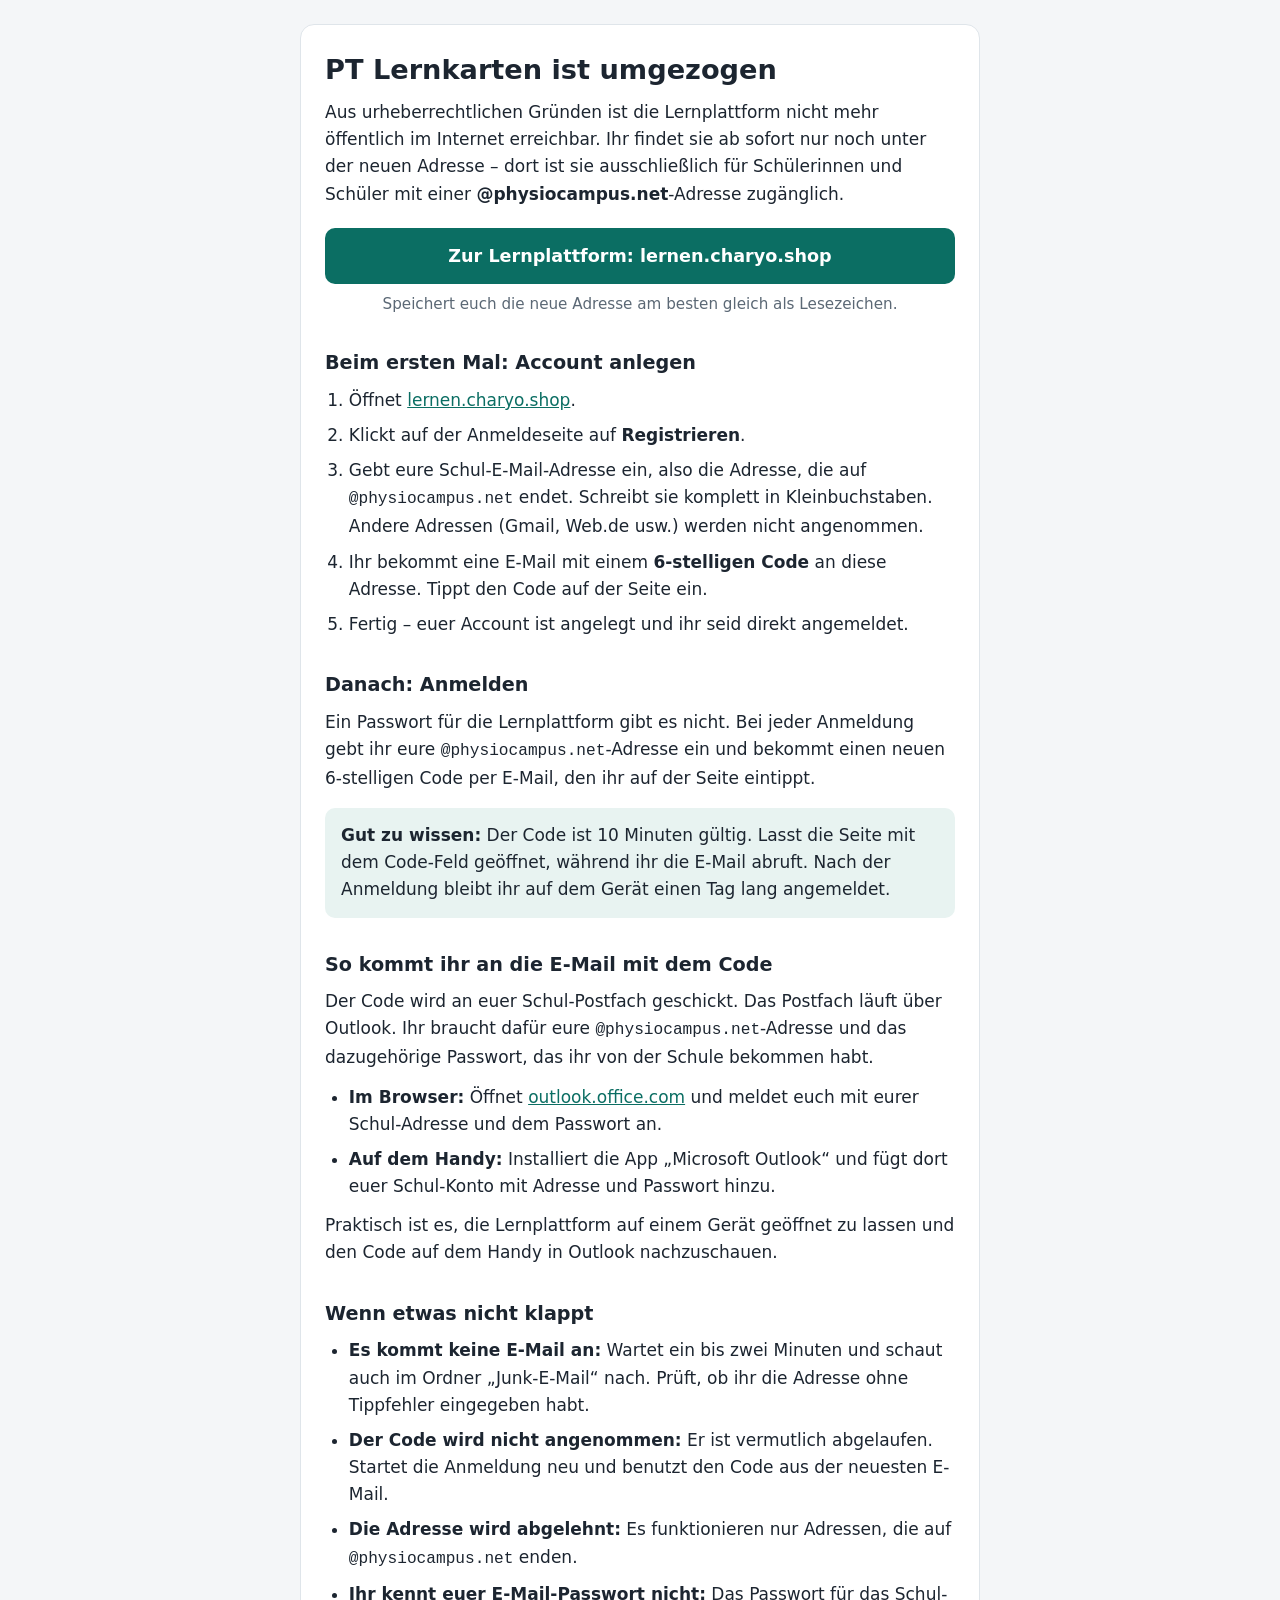
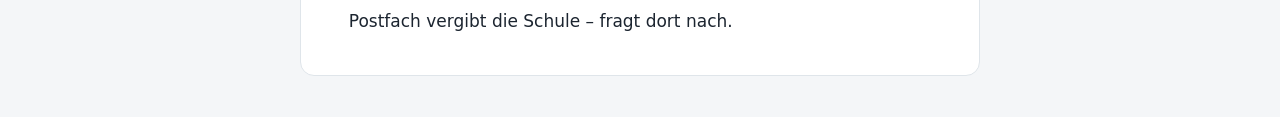
==== index.html @ d73e5fa5 "Hinweis-Seite: Umzug nach lernen.charyo.shop Co-Authored-By: Claude Opus 5.5 <noreply@anthropic.com>" ====
<!DOCTYPE html>
<html lang="de">
<head>
  <meta charset="UTF-8">
  <meta name="viewport" content="width=device-width, initial-scale=1">
  <meta name="robots" content="noindex">
  <title>PT Lernkarten ist umgezogen</title>
  <style>
    :root {
      --bg: #f4f6f8;
      --card: #ffffff;
      --text: #1c2530;
      --muted: #5b6875;
      --line: #dfe5ea;
      --accent: #0b6e63;
      --accent-text: #ffffff;
      --soft: #e8f3f1;
    }
    @media (prefers-color-scheme: dark) {
      :root {
        --bg: #12171c;
        --card: #1b232b;
        --text: #e8edf1;
        --muted: #9fadb9;
        --line: #2c3742;
        --accent: #3fb8a8;
        --accent-text: #0c1a18;
        --soft: #1f302e;
      }
    }
    * { box-sizing: border-box; }
    body {
      margin: 0;
      padding: 24px 16px 48px;
      background: var(--bg);
      color: var(--text);
      font-family: system-ui, -apple-system, "Segoe UI", Roboto, sans-serif;
      font-size: 17px;
      line-height: 1.6;
    }
    main {
      max-width: 680px;
      margin: 0 auto;
      background: var(--card);
      border: 1px solid var(--line);
      border-radius: 14px;
      padding: 28px 24px;
    }
    h1 { font-size: 1.7rem; line-height: 1.25; margin: 0 0 12px; }
    h2 { font-size: 1.2rem; margin: 32px 0 8px; }
    p { margin: 0 0 12px; }
    a { color: var(--accent); }
    .button {
      display: block;
      margin: 20px 0 8px;
      padding: 14px 18px;
      background: var(--accent);
      color: var(--accent-text);
      text-align: center;
      text-decoration: none;
      font-weight: 600;
      font-size: 1.1rem;
      border-radius: 10px;
    }
    .hint { color: var(--muted); font-size: 0.95rem; text-align: center; }
    ol, ul { margin: 0 0 12px; padding-left: 1.4em; }
    li { margin-bottom: 8px; }
    .box {
      background: var(--soft);
      border-radius: 10px;
      padding: 14px 16px;
      margin: 16px 0;
    }
    .box p:last-child { margin-bottom: 0; }
    code {
      font-family: ui-monospace, Consolas, monospace;
      font-size: 0.95em;
      overflow-wrap: anywhere;
    }
  </style>
</head>
<body>
  <main>
    <h1>PT Lernkarten ist umgezogen</h1>
    <p>
      Aus urheberrechtlichen Gründen ist die Lernplattform nicht mehr öffentlich
      im Internet erreichbar. Ihr findet sie ab sofort nur noch unter der neuen
      Adresse – dort ist sie ausschließlich für Schülerinnen und Schüler mit
      einer <strong>@physiocampus.net</strong>-Adresse zugänglich.
    </p>

    <a class="button" href="https://lernen.charyo.shop">Zur Lernplattform: lernen.charyo.shop</a>
    <p class="hint">Speichert euch die neue Adresse am besten gleich als Lesezeichen.</p>

    <h2>Beim ersten Mal: Account anlegen</h2>
    <ol>
      <li>Öffnet <a href="https://lernen.charyo.shop">lernen.charyo.shop</a>.</li>
      <li>Klickt auf der Anmeldeseite auf <strong>Registrieren</strong>.</li>
      <li>
        Gebt eure Schul-E-Mail-Adresse ein, also die Adresse, die auf
        <code>@physiocampus.net</code> endet. Schreibt sie komplett in
        Kleinbuchstaben. Andere Adressen (Gmail, Web.de usw.) werden nicht
        angenommen.
      </li>
      <li>
        Ihr bekommt eine E-Mail mit einem <strong>6-stelligen Code</strong> an
        diese Adresse. Tippt den Code auf der Seite ein.
      </li>
      <li>Fertig – euer Account ist angelegt und ihr seid direkt angemeldet.</li>
    </ol>

    <h2>Danach: Anmelden</h2>
    <p>
      Ein Passwort für die Lernplattform gibt es nicht. Bei jeder Anmeldung gebt
      ihr eure <code>@physiocampus.net</code>-Adresse ein und bekommt einen neuen
      6-stelligen Code per E-Mail, den ihr auf der Seite eintippt.
    </p>
    <div class="box">
      <p>
        <strong>Gut zu wissen:</strong> Der Code ist 10 Minuten gültig. Lasst
        die Seite mit dem Code-Feld geöffnet, während ihr die E-Mail abruft.
        Nach der Anmeldung bleibt ihr auf dem Gerät einen Tag lang angemeldet.
      </p>
    </div>

    <h2>So kommt ihr an die E-Mail mit dem Code</h2>
    <p>
      Der Code wird an euer Schul-Postfach geschickt. Das Postfach läuft über
      Outlook. Ihr braucht dafür eure <code>@physiocampus.net</code>-Adresse und
      das dazugehörige Passwort, das ihr von der Schule bekommen habt.
    </p>
    <ul>
      <li>
        <strong>Im Browser:</strong> Öffnet
        <a href="https://outlook.office.com">outlook.office.com</a> und meldet
        euch mit eurer Schul-Adresse und dem Passwort an.
      </li>
      <li>
        <strong>Auf dem Handy:</strong> Installiert die App „Microsoft Outlook“
        und fügt dort euer Schul-Konto mit Adresse und Passwort hinzu.
      </li>
    </ul>
    <p>
      Praktisch ist es, die Lernplattform auf einem Gerät geöffnet zu lassen und
      den Code auf dem Handy in Outlook nachzuschauen.
    </p>

    <h2>Wenn etwas nicht klappt</h2>
    <ul>
      <li>
        <strong>Es kommt keine E-Mail an:</strong> Wartet ein bis zwei Minuten
        und schaut auch im Ordner „Junk-E-Mail“ nach. Prüft, ob ihr die Adresse
        ohne Tippfehler eingegeben habt.
      </li>
      <li>
        <strong>Der Code wird nicht angenommen:</strong> Er ist vermutlich
        abgelaufen. Startet die Anmeldung neu und benutzt den Code aus der
        neuesten E-Mail.
      </li>
      <li>
        <strong>Die Adresse wird abgelehnt:</strong> Es funktionieren nur
        Adressen, die auf <code>@physiocampus.net</code> enden.
      </li>
      <li>
        <strong>Ihr kennt euer E-Mail-Passwort nicht:</strong> Das Passwort für
        das Schul-Postfach vergibt die Schule – fragt dort nach.
      </li>
    </ul>
  </main>
</body>
</html>
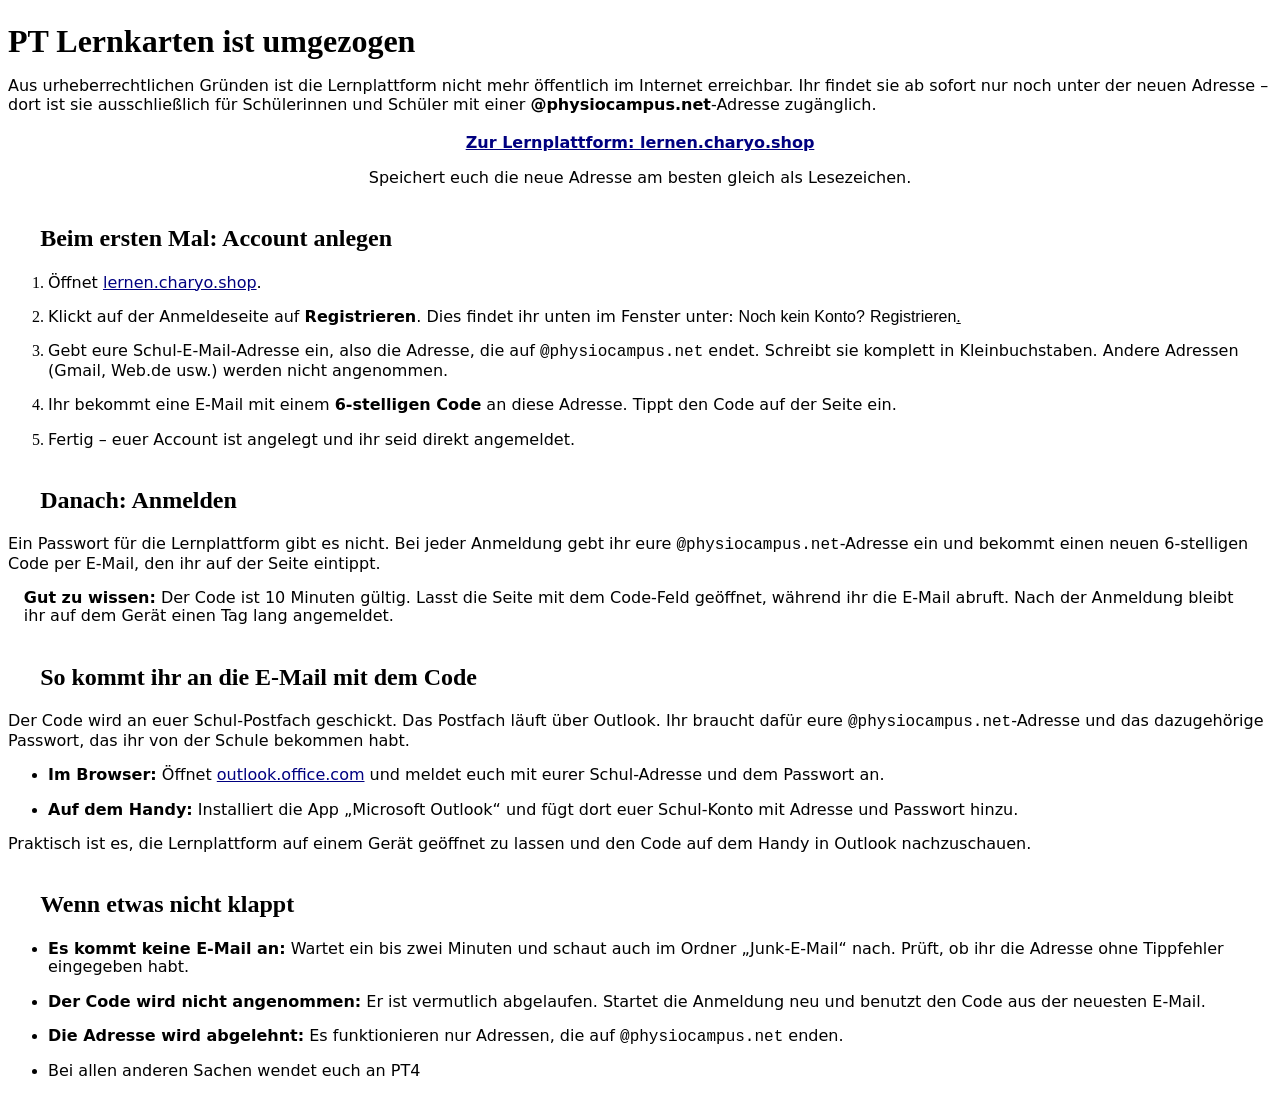
==== commit c5487132: "Hinweis-Seite: Text zur Registrierung und Ansprechpartner angepasst Co-Authored-By: Claude Opus 5.5 " ====
--- a/index.html
+++ b/index.html
@@ -1,171 +1,114 @@
 <!DOCTYPE html>
-<html lang="de">
+<html>
 <head>
-  <meta charset="UTF-8">
-  <meta name="viewport" content="width=device-width, initial-scale=1">
-  <meta name="robots" content="noindex">
-  <title>PT Lernkarten ist umgezogen</title>
-  <style>
-    :root {
-      --bg: #f4f6f8;
-      --card: #ffffff;
-      --text: #1c2530;
-      --muted: #5b6875;
-      --line: #dfe5ea;
-      --accent: #0b6e63;
-      --accent-text: #ffffff;
-      --soft: #e8f3f1;
-    }
-    @media (prefers-color-scheme: dark) {
-      :root {
-        --bg: #12171c;
-        --card: #1b232b;
-        --text: #e8edf1;
-        --muted: #9fadb9;
-        --line: #2c3742;
-        --accent: #3fb8a8;
-        --accent-text: #0c1a18;
-        --soft: #1f302e;
-      }
-    }
-    * { box-sizing: border-box; }
-    body {
-      margin: 0;
-      padding: 24px 16px 48px;
-      background: var(--bg);
-      color: var(--text);
-      font-family: system-ui, -apple-system, "Segoe UI", Roboto, sans-serif;
-      font-size: 17px;
-      line-height: 1.6;
-    }
-    main {
-      max-width: 680px;
-      margin: 0 auto;
-      background: var(--card);
-      border: 1px solid var(--line);
-      border-radius: 14px;
-      padding: 28px 24px;
-    }
-    h1 { font-size: 1.7rem; line-height: 1.25; margin: 0 0 12px; }
-    h2 { font-size: 1.2rem; margin: 32px 0 8px; }
-    p { margin: 0 0 12px; }
-    a { color: var(--accent); }
-    .button {
-      display: block;
-      margin: 20px 0 8px;
-      padding: 14px 18px;
-      background: var(--accent);
-      color: var(--accent-text);
-      text-align: center;
-      text-decoration: none;
-      font-weight: 600;
-      font-size: 1.1rem;
-      border-radius: 10px;
-    }
-    .hint { color: var(--muted); font-size: 0.95rem; text-align: center; }
-    ol, ul { margin: 0 0 12px; padding-left: 1.4em; }
-    li { margin-bottom: 8px; }
-    .box {
-      background: var(--soft);
-      border-radius: 10px;
-      padding: 14px 16px;
-      margin: 16px 0;
-    }
-    .box p:last-child { margin-bottom: 0; }
-    code {
-      font-family: ui-monospace, Consolas, monospace;
-      font-size: 0.95em;
-      overflow-wrap: anywhere;
-    }
-  </style>
+	<meta http-equiv="content-type" content="text/html; charset=utf-8"/>
+	<title>PT Lernkarten ist umgezogen</title>
+	<meta name="generator" content="LibreOffice 24.2.7.2 (Linux)"/>
+	<meta name="created" content="00:00:00"/>
+	<meta name="changed" content="2026-10-03T17:03:38.317043210"/>
+	<meta name="" content=""/>
+	<meta name="robots" content="noindex"/>
+	<meta name="viewport" content="width=device-width, initial-scale=1"/>
+	<style type="text/css">
+		@page { size: 21cm 29.7cm; margin-left: 2cm; margin-right: 1cm; margin-top: 1cm; margin-bottom: 1cm }
+		p { font-family: "system-ui", "apple-system", "Segoe UI", "Roboto", sans-serif; font-size: 12pt; line-height: 115%; margin-bottom: 0.32cm; background: transparent }
+		h1 { line-height: 125%; margin-bottom: 0.32cm; background: transparent; page-break-after: avoid }
+		h1.western { font-family: "Liberation Serif", serif; font-size: 24pt; font-weight: bold }
+		h1.cjk { font-family: "Noto Serif CJK SC"; font-size: 24pt; font-weight: bold }
+		h1.ctl { font-family: "FreeSans"; font-size: 24pt; font-weight: bold }
+		h2 { line-height: 160%; margin-left: 0.85cm; margin-right: 0.85cm; margin-top: 0.85cm; margin-bottom: 0.21cm; background: transparent; page-break-after: avoid }
+		h2.western { font-family: "Liberation Serif", serif; font-size: 18pt; font-weight: bold }
+		h2.cjk { font-family: "Noto Serif CJK SC"; font-size: 18pt; font-weight: bold }
+		h2.ctl { font-family: "FreeSans"; font-size: 18pt; font-weight: bold }
+		p.hint { text-align: center }
+		code { font-family: "ui-monospace", "Consolas", monospace }
+		strong { font-weight: bold }
+		a:link { color: #000080; text-decoration: underline }
+		a:visited { color: #800000; text-decoration: underline }
+	</style>
 </head>
-<body>
-  <main>
-    <h1>PT Lernkarten ist umgezogen</h1>
-    <p>
-      Aus urheberrechtlichen Gründen ist die Lernplattform nicht mehr öffentlich
-      im Internet erreichbar. Ihr findet sie ab sofort nur noch unter der neuen
-      Adresse – dort ist sie ausschließlich für Schülerinnen und Schüler mit
-      einer <strong>@physiocampus.net</strong>-Adresse zugänglich.
-    </p>
-
-    <a class="button" href="https://lernen.charyo.shop">Zur Lernplattform: lernen.charyo.shop</a>
-    <p class="hint">Speichert euch die neue Adresse am besten gleich als Lesezeichen.</p>
-
-    <h2>Beim ersten Mal: Account anlegen</h2>
-    <ol>
-      <li>Öffnet <a href="https://lernen.charyo.shop">lernen.charyo.shop</a>.</li>
-      <li>Klickt auf der Anmeldeseite auf <strong>Registrieren</strong>.</li>
-      <li>
-        Gebt eure Schul-E-Mail-Adresse ein, also die Adresse, die auf
-        <code>@physiocampus.net</code> endet. Schreibt sie komplett in
-        Kleinbuchstaben. Andere Adressen (Gmail, Web.de usw.) werden nicht
-        angenommen.
-      </li>
-      <li>
-        Ihr bekommt eine E-Mail mit einem <strong>6-stelligen Code</strong> an
-        diese Adresse. Tippt den Code auf der Seite ein.
-      </li>
-      <li>Fertig – euer Account ist angelegt und ihr seid direkt angemeldet.</li>
-    </ol>
-
-    <h2>Danach: Anmelden</h2>
-    <p>
-      Ein Passwort für die Lernplattform gibt es nicht. Bei jeder Anmeldung gebt
-      ihr eure <code>@physiocampus.net</code>-Adresse ein und bekommt einen neuen
-      6-stelligen Code per E-Mail, den ihr auf der Seite eintippt.
-    </p>
-    <div class="box">
-      <p>
-        <strong>Gut zu wissen:</strong> Der Code ist 10 Minuten gültig. Lasst
-        die Seite mit dem Code-Feld geöffnet, während ihr die E-Mail abruft.
-        Nach der Anmeldung bleibt ihr auf dem Gerät einen Tag lang angemeldet.
-      </p>
-    </div>
-
-    <h2>So kommt ihr an die E-Mail mit dem Code</h2>
-    <p>
-      Der Code wird an euer Schul-Postfach geschickt. Das Postfach läuft über
-      Outlook. Ihr braucht dafür eure <code>@physiocampus.net</code>-Adresse und
-      das dazugehörige Passwort, das ihr von der Schule bekommen habt.
-    </p>
-    <ul>
-      <li>
-        <strong>Im Browser:</strong> Öffnet
-        <a href="https://outlook.office.com">outlook.office.com</a> und meldet
-        euch mit eurer Schul-Adresse und dem Passwort an.
-      </li>
-      <li>
-        <strong>Auf dem Handy:</strong> Installiert die App „Microsoft Outlook“
-        und fügt dort euer Schul-Konto mit Adresse und Passwort hinzu.
-      </li>
-    </ul>
-    <p>
-      Praktisch ist es, die Lernplattform auf einem Gerät geöffnet zu lassen und
-      den Code auf dem Handy in Outlook nachzuschauen.
-    </p>
-
-    <h2>Wenn etwas nicht klappt</h2>
-    <ul>
-      <li>
-        <strong>Es kommt keine E-Mail an:</strong> Wartet ein bis zwei Minuten
-        und schaut auch im Ordner „Junk-E-Mail“ nach. Prüft, ob ihr die Adresse
-        ohne Tippfehler eingegeben habt.
-      </li>
-      <li>
-        <strong>Der Code wird nicht angenommen:</strong> Er ist vermutlich
-        abgelaufen. Startet die Anmeldung neu und benutzt den Code aus der
-        neuesten E-Mail.
-      </li>
-      <li>
-        <strong>Die Adresse wird abgelehnt:</strong> Es funktionieren nur
-        Adressen, die auf <code>@physiocampus.net</code> enden.
-      </li>
-      <li>
-        <strong>Ihr kennt euer E-Mail-Passwort nicht:</strong> Das Passwort für
-        das Schul-Postfach vergibt die Schule – fragt dort nach.
-      </li>
-    </ul>
-  </main>
+<body lang="de-DE" link="#000080" vlink="#800000" dir="ltr" style="border: none; padding: 0cm"><h1 class="western">
+PT Lernkarten ist umgezogen</h1>
+<p>Aus urheberrechtlichen Gründen ist die Lernplattform nicht mehr
+öffentlich im Internet erreichbar. Ihr findet sie ab sofort nur noch
+unter der neuen Adresse – dort ist sie ausschließlich für
+Schülerinnen und Schüler mit einer <strong>@physiocampus.net</strong>-Adresse
+zugänglich. 
+</p>
+<p align="center" style="margin-left: 0.53cm; margin-right: 0.53cm; margin-top: 0.53cm; margin-bottom: 0.21cm">
+<span style="display: inline-block; border: none; padding: 0cm"><a href="https://lernen.charyo.shop/"><span style="text-decoration: none"><b>Zur
+Lernplattform: lernen.charyo.shop</b></span></a></span> 
+</p>
+<p class="hint">Speichert euch die neue Adresse am besten gleich als
+Lesezeichen.</p>
+<h2 class="western">Beim ersten Mal: Account anlegen</h2>
+<ol>
+	<li><p style="margin-bottom: 0cm">Öffnet <a href="https://lernen.charyo.shop/">lernen.charyo.shop</a>.
+		</p></li>
+	<li><p style="margin-bottom: 0cm">Klickt auf der Anmeldeseite auf
+	<strong>Registrieren</strong>. Dies findet ihr unten im Fenster
+	unter: <span style="font-variant: normal"><font face="RedHatText, sans-serif"><font size="3" style="font-size: 12pt"><span style="letter-spacing: normal"><span style="font-style: normal"><span style="font-weight: normal">Noch
+	kein Konto?</span></span></span></font></font></span><span style="font-variant: normal"><span style="letter-spacing: normal">
+	</span></span><span style="font-variant: normal"><font face="RedHatText, sans-serif"><font size="3" style="font-size: 12pt"><span style="letter-spacing: normal"><span style="font-style: normal"><span style="text-decoration: none"><span style="font-weight: normal">Registrieren</span></span></span></span></font></font></span><span style="font-variant: normal"><font face="RedHatText, sans-serif"><font size="3" style="font-size: 12pt"><span style="letter-spacing: normal"><span style="font-style: normal"><u><span style="font-weight: normal">.</span></u></span></span></font></font></span></p></li>
+	<li><p style="margin-bottom: 0cm">Gebt eure Schul-E-Mail-Adresse
+	ein, also die Adresse, die auf <code>@physiocampus.net</code> endet.
+	Schreibt sie komplett in Kleinbuchstaben. Andere Adressen (Gmail,
+	Web.de usw.) werden nicht angenommen. 
+	</p></li>
+	<li><p style="margin-bottom: 0cm">Ihr bekommt eine E-Mail mit einem
+	<strong>6-stelligen Code</strong> an diese Adresse. Tippt den Code
+	auf der Seite ein. 
+	</p></li>
+	<li><p>Fertig – euer Account ist angelegt und ihr seid direkt
+	angemeldet. 
+	</p></li>
+</ol>
+<h2 class="western">Danach: Anmelden</h2>
+<p>Ein Passwort für die Lernplattform gibt es nicht. Bei jeder
+Anmeldung gebt ihr eure <code>@physiocampus.net</code>-Adresse ein
+und bekommt einen neuen 6-stelligen Code per E-Mail, den ihr auf der
+Seite eintippt. 
+</p>
+<p style="margin-left: 0.42cm; margin-right: 0.42cm; margin-top: 0.42cm; margin-bottom: 0.42cm">
+<span style="display: inline-block; border: none; padding: 0cm"><strong>Gut
+zu wissen:</strong> Der Code ist 10 Minuten gültig. Lasst die Seite
+mit dem Code-Feld geöffnet, während ihr die E-Mail abruft. Nach der
+Anmeldung bleibt ihr auf dem Gerät einen Tag lang angemeldet. </span>
+</p>
+<h2 class="western">So kommt ihr an die E-Mail mit dem Code</h2>
+<p>Der Code wird an euer Schul-Postfach geschickt. Das Postfach läuft
+über Outlook. Ihr braucht dafür eure <code>@physiocampus.net</code>-Adresse
+und das dazugehörige Passwort, das ihr von der Schule bekommen habt.
+</p>
+<ul>
+	<li><p style="margin-bottom: 0cm"><strong>Im Browser:</strong>
+	Öffnet <a href="https://outlook.office.com/">outlook.office.com</a>
+	und meldet euch mit eurer Schul-Adresse und dem Passwort an. 
+	</p></li>
+	<li><p><strong>Auf dem Handy:</strong> Installiert die App
+	„Microsoft Outlook“ und fügt dort euer Schul-Konto mit Adresse
+	und Passwort hinzu. 
+	</p></li>
+</ul>
+<p>Praktisch ist es, die Lernplattform auf einem Gerät geöffnet zu
+lassen und den Code auf dem Handy in Outlook nachzuschauen. 
+</p>
+<h2 class="western">Wenn etwas nicht klappt</h2>
+<ul>
+	<li><p style="margin-bottom: 0cm"><strong>Es kommt keine E-Mail an:</strong>
+	Wartet ein bis zwei Minuten und schaut auch im Ordner „Junk-E-Mail“
+	nach. Prüft, ob ihr die Adresse ohne Tippfehler eingegeben habt. 
+	</p></li>
+	<li><p style="margin-bottom: 0cm"><strong>Der Code wird nicht
+	angenommen:</strong> Er ist vermutlich abgelaufen. Startet die
+	Anmeldung neu und benutzt den Code aus der neuesten E-Mail. 
+	</p></li>
+	<li><p style="margin-bottom: 0cm"><strong>Die Adresse wird
+	abgelehnt:</strong> Es funktionieren nur Adressen, die auf
+	<code>@physiocampus.net</code> enden. 
+	</p></li>
+	<li><p style="margin-bottom: 0cm">Bei allen anderen Sachen wendet
+	euch an PT4</p></li>
+</ul>
 </body>
-</html>
+</html>
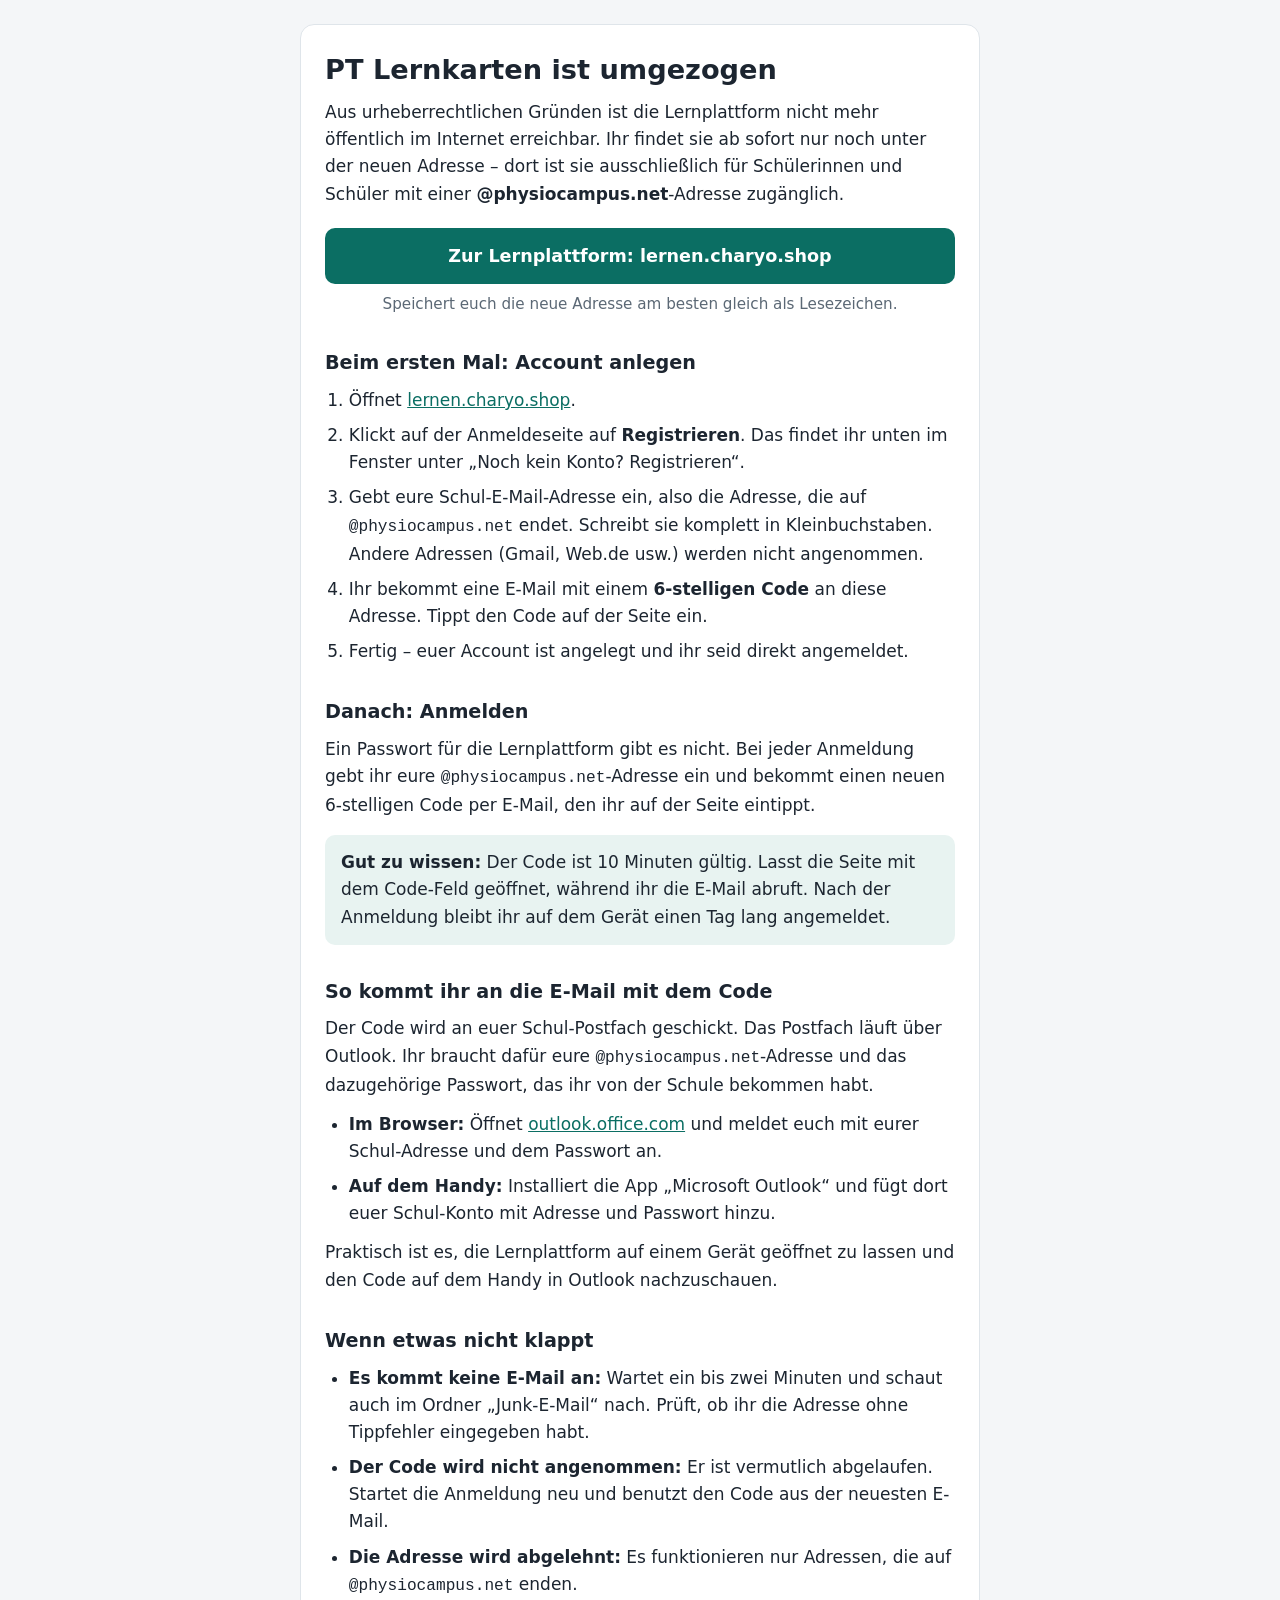
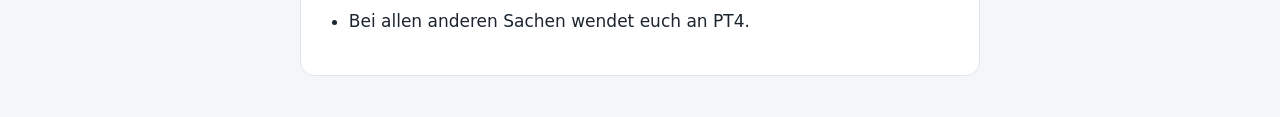
==== commit 00c10496: "Hinweis-Seite: Design wiederhergestellt, Textänderungen übernommen Co-Authored-By: Claude Opus 5.5 <" ====
--- a/index.html
+++ b/index.html
@@ -1,114 +1,171 @@
 <!DOCTYPE html>
-<html>
+<html lang="de">
 <head>
-	<meta http-equiv="content-type" content="text/html; charset=utf-8"/>
-	<title>PT Lernkarten ist umgezogen</title>
-	<meta name="generator" content="LibreOffice 24.2.7.2 (Linux)"/>
-	<meta name="created" content="00:00:00"/>
-	<meta name="changed" content="2026-10-03T17:03:38.317043210"/>
-	<meta name="" content=""/>
-	<meta name="robots" content="noindex"/>
-	<meta name="viewport" content="width=device-width, initial-scale=1"/>
-	<style type="text/css">
-		@page { size: 21cm 29.7cm; margin-left: 2cm; margin-right: 1cm; margin-top: 1cm; margin-bottom: 1cm }
-		p { font-family: "system-ui", "apple-system", "Segoe UI", "Roboto", sans-serif; font-size: 12pt; line-height: 115%; margin-bottom: 0.32cm; background: transparent }
-		h1 { line-height: 125%; margin-bottom: 0.32cm; background: transparent; page-break-after: avoid }
-		h1.western { font-family: "Liberation Serif", serif; font-size: 24pt; font-weight: bold }
-		h1.cjk { font-family: "Noto Serif CJK SC"; font-size: 24pt; font-weight: bold }
-		h1.ctl { font-family: "FreeSans"; font-size: 24pt; font-weight: bold }
-		h2 { line-height: 160%; margin-left: 0.85cm; margin-right: 0.85cm; margin-top: 0.85cm; margin-bottom: 0.21cm; background: transparent; page-break-after: avoid }
-		h2.western { font-family: "Liberation Serif", serif; font-size: 18pt; font-weight: bold }
-		h2.cjk { font-family: "Noto Serif CJK SC"; font-size: 18pt; font-weight: bold }
-		h2.ctl { font-family: "FreeSans"; font-size: 18pt; font-weight: bold }
-		p.hint { text-align: center }
-		code { font-family: "ui-monospace", "Consolas", monospace }
-		strong { font-weight: bold }
-		a:link { color: #000080; text-decoration: underline }
-		a:visited { color: #800000; text-decoration: underline }
-	</style>
+  <meta charset="UTF-8">
+  <meta name="viewport" content="width=device-width, initial-scale=1">
+  <meta name="robots" content="noindex">
+  <title>PT Lernkarten ist umgezogen</title>
+  <style>
+    :root {
+      --bg: #f4f6f8;
+      --card: #ffffff;
+      --text: #1c2530;
+      --muted: #5b6875;
+      --line: #dfe5ea;
+      --accent: #0b6e63;
+      --accent-text: #ffffff;
+      --soft: #e8f3f1;
+    }
+    @media (prefers-color-scheme: dark) {
+      :root {
+        --bg: #12171c;
+        --card: #1b232b;
+        --text: #e8edf1;
+        --muted: #9fadb9;
+        --line: #2c3742;
+        --accent: #3fb8a8;
+        --accent-text: #0c1a18;
+        --soft: #1f302e;
+      }
+    }
+    * { box-sizing: border-box; }
+    body {
+      margin: 0;
+      padding: 24px 16px 48px;
+      background: var(--bg);
+      color: var(--text);
+      font-family: system-ui, -apple-system, "Segoe UI", Roboto, sans-serif;
+      font-size: 17px;
+      line-height: 1.6;
+    }
+    main {
+      max-width: 680px;
+      margin: 0 auto;
+      background: var(--card);
+      border: 1px solid var(--line);
+      border-radius: 14px;
+      padding: 28px 24px;
+    }
+    h1 { font-size: 1.7rem; line-height: 1.25; margin: 0 0 12px; }
+    h2 { font-size: 1.2rem; margin: 32px 0 8px; }
+    p { margin: 0 0 12px; }
+    a { color: var(--accent); }
+    .button {
+      display: block;
+      margin: 20px 0 8px;
+      padding: 14px 18px;
+      background: var(--accent);
+      color: var(--accent-text);
+      text-align: center;
+      text-decoration: none;
+      font-weight: 600;
+      font-size: 1.1rem;
+      border-radius: 10px;
+    }
+    .hint { color: var(--muted); font-size: 0.95rem; text-align: center; }
+    ol, ul { margin: 0 0 12px; padding-left: 1.4em; }
+    li { margin-bottom: 8px; }
+    .box {
+      background: var(--soft);
+      border-radius: 10px;
+      padding: 14px 16px;
+      margin: 16px 0;
+    }
+    .box p:last-child { margin-bottom: 0; }
+    code {
+      font-family: ui-monospace, Consolas, monospace;
+      font-size: 0.95em;
+      overflow-wrap: anywhere;
+    }
+  </style>
 </head>
-<body lang="de-DE" link="#000080" vlink="#800000" dir="ltr" style="border: none; padding: 0cm"><h1 class="western">
-PT Lernkarten ist umgezogen</h1>
-<p>Aus urheberrechtlichen Gründen ist die Lernplattform nicht mehr
-öffentlich im Internet erreichbar. Ihr findet sie ab sofort nur noch
-unter der neuen Adresse – dort ist sie ausschließlich für
-Schülerinnen und Schüler mit einer <strong>@physiocampus.net</strong>-Adresse
-zugänglich. 
-</p>
-<p align="center" style="margin-left: 0.53cm; margin-right: 0.53cm; margin-top: 0.53cm; margin-bottom: 0.21cm">
-<span style="display: inline-block; border: none; padding: 0cm"><a href="https://lernen.charyo.shop/"><span style="text-decoration: none"><b>Zur
-Lernplattform: lernen.charyo.shop</b></span></a></span> 
-</p>
-<p class="hint">Speichert euch die neue Adresse am besten gleich als
-Lesezeichen.</p>
-<h2 class="western">Beim ersten Mal: Account anlegen</h2>
-<ol>
-	<li><p style="margin-bottom: 0cm">Öffnet <a href="https://lernen.charyo.shop/">lernen.charyo.shop</a>.
-		</p></li>
-	<li><p style="margin-bottom: 0cm">Klickt auf der Anmeldeseite auf
-	<strong>Registrieren</strong>. Dies findet ihr unten im Fenster
-	unter: <span style="font-variant: normal"><font face="RedHatText, sans-serif"><font size="3" style="font-size: 12pt"><span style="letter-spacing: normal"><span style="font-style: normal"><span style="font-weight: normal">Noch
-	kein Konto?</span></span></span></font></font></span><span style="font-variant: normal"><span style="letter-spacing: normal">
-	</span></span><span style="font-variant: normal"><font face="RedHatText, sans-serif"><font size="3" style="font-size: 12pt"><span style="letter-spacing: normal"><span style="font-style: normal"><span style="text-decoration: none"><span style="font-weight: normal">Registrieren</span></span></span></span></font></font></span><span style="font-variant: normal"><font face="RedHatText, sans-serif"><font size="3" style="font-size: 12pt"><span style="letter-spacing: normal"><span style="font-style: normal"><u><span style="font-weight: normal">.</span></u></span></span></font></font></span></p></li>
-	<li><p style="margin-bottom: 0cm">Gebt eure Schul-E-Mail-Adresse
-	ein, also die Adresse, die auf <code>@physiocampus.net</code> endet.
-	Schreibt sie komplett in Kleinbuchstaben. Andere Adressen (Gmail,
-	Web.de usw.) werden nicht angenommen. 
-	</p></li>
-	<li><p style="margin-bottom: 0cm">Ihr bekommt eine E-Mail mit einem
-	<strong>6-stelligen Code</strong> an diese Adresse. Tippt den Code
-	auf der Seite ein. 
-	</p></li>
-	<li><p>Fertig – euer Account ist angelegt und ihr seid direkt
-	angemeldet. 
-	</p></li>
-</ol>
-<h2 class="western">Danach: Anmelden</h2>
-<p>Ein Passwort für die Lernplattform gibt es nicht. Bei jeder
-Anmeldung gebt ihr eure <code>@physiocampus.net</code>-Adresse ein
-und bekommt einen neuen 6-stelligen Code per E-Mail, den ihr auf der
-Seite eintippt. 
-</p>
-<p style="margin-left: 0.42cm; margin-right: 0.42cm; margin-top: 0.42cm; margin-bottom: 0.42cm">
-<span style="display: inline-block; border: none; padding: 0cm"><strong>Gut
-zu wissen:</strong> Der Code ist 10 Minuten gültig. Lasst die Seite
-mit dem Code-Feld geöffnet, während ihr die E-Mail abruft. Nach der
-Anmeldung bleibt ihr auf dem Gerät einen Tag lang angemeldet. </span>
-</p>
-<h2 class="western">So kommt ihr an die E-Mail mit dem Code</h2>
-<p>Der Code wird an euer Schul-Postfach geschickt. Das Postfach läuft
-über Outlook. Ihr braucht dafür eure <code>@physiocampus.net</code>-Adresse
-und das dazugehörige Passwort, das ihr von der Schule bekommen habt.
-</p>
-<ul>
-	<li><p style="margin-bottom: 0cm"><strong>Im Browser:</strong>
-	Öffnet <a href="https://outlook.office.com/">outlook.office.com</a>
-	und meldet euch mit eurer Schul-Adresse und dem Passwort an. 
-	</p></li>
-	<li><p><strong>Auf dem Handy:</strong> Installiert die App
-	„Microsoft Outlook“ und fügt dort euer Schul-Konto mit Adresse
-	und Passwort hinzu. 
-	</p></li>
-</ul>
-<p>Praktisch ist es, die Lernplattform auf einem Gerät geöffnet zu
-lassen und den Code auf dem Handy in Outlook nachzuschauen. 
-</p>
-<h2 class="western">Wenn etwas nicht klappt</h2>
-<ul>
-	<li><p style="margin-bottom: 0cm"><strong>Es kommt keine E-Mail an:</strong>
-	Wartet ein bis zwei Minuten und schaut auch im Ordner „Junk-E-Mail“
-	nach. Prüft, ob ihr die Adresse ohne Tippfehler eingegeben habt. 
-	</p></li>
-	<li><p style="margin-bottom: 0cm"><strong>Der Code wird nicht
-	angenommen:</strong> Er ist vermutlich abgelaufen. Startet die
-	Anmeldung neu und benutzt den Code aus der neuesten E-Mail. 
-	</p></li>
-	<li><p style="margin-bottom: 0cm"><strong>Die Adresse wird
-	abgelehnt:</strong> Es funktionieren nur Adressen, die auf
-	<code>@physiocampus.net</code> enden. 
-	</p></li>
-	<li><p style="margin-bottom: 0cm">Bei allen anderen Sachen wendet
-	euch an PT4</p></li>
-</ul>
+<body>
+  <main>
+    <h1>PT Lernkarten ist umgezogen</h1>
+    <p>
+      Aus urheberrechtlichen Gründen ist die Lernplattform nicht mehr öffentlich
+      im Internet erreichbar. Ihr findet sie ab sofort nur noch unter der neuen
+      Adresse – dort ist sie ausschließlich für Schülerinnen und Schüler mit
+      einer <strong>@physiocampus.net</strong>-Adresse zugänglich.
+    </p>
+
+    <a class="button" href="https://lernen.charyo.shop">Zur Lernplattform: lernen.charyo.shop</a>
+    <p class="hint">Speichert euch die neue Adresse am besten gleich als Lesezeichen.</p>
+
+    <h2>Beim ersten Mal: Account anlegen</h2>
+    <ol>
+      <li>Öffnet <a href="https://lernen.charyo.shop">lernen.charyo.shop</a>.</li>
+      <li>
+        Klickt auf der Anmeldeseite auf <strong>Registrieren</strong>. Das
+        findet ihr unten im Fenster unter „Noch kein Konto? Registrieren“.
+      </li>
+      <li>
+        Gebt eure Schul-E-Mail-Adresse ein, also die Adresse, die auf
+        <code>@physiocampus.net</code> endet. Schreibt sie komplett in
+        Kleinbuchstaben. Andere Adressen (Gmail, Web.de usw.) werden nicht
+        angenommen.
+      </li>
+      <li>
+        Ihr bekommt eine E-Mail mit einem <strong>6-stelligen Code</strong> an
+        diese Adresse. Tippt den Code auf der Seite ein.
+      </li>
+      <li>Fertig – euer Account ist angelegt und ihr seid direkt angemeldet.</li>
+    </ol>
+
+    <h2>Danach: Anmelden</h2>
+    <p>
+      Ein Passwort für die Lernplattform gibt es nicht. Bei jeder Anmeldung gebt
+      ihr eure <code>@physiocampus.net</code>-Adresse ein und bekommt einen neuen
+      6-stelligen Code per E-Mail, den ihr auf der Seite eintippt.
+    </p>
+    <div class="box">
+      <p>
+        <strong>Gut zu wissen:</strong> Der Code ist 10 Minuten gültig. Lasst
+        die Seite mit dem Code-Feld geöffnet, während ihr die E-Mail abruft.
+        Nach der Anmeldung bleibt ihr auf dem Gerät einen Tag lang angemeldet.
+      </p>
+    </div>
+
+    <h2>So kommt ihr an die E-Mail mit dem Code</h2>
+    <p>
+      Der Code wird an euer Schul-Postfach geschickt. Das Postfach läuft über
+      Outlook. Ihr braucht dafür eure <code>@physiocampus.net</code>-Adresse und
+      das dazugehörige Passwort, das ihr von der Schule bekommen habt.
+    </p>
+    <ul>
+      <li>
+        <strong>Im Browser:</strong> Öffnet
+        <a href="https://outlook.office.com">outlook.office.com</a> und meldet
+        euch mit eurer Schul-Adresse und dem Passwort an.
+      </li>
+      <li>
+        <strong>Auf dem Handy:</strong> Installiert die App „Microsoft Outlook“
+        und fügt dort euer Schul-Konto mit Adresse und Passwort hinzu.
+      </li>
+    </ul>
+    <p>
+      Praktisch ist es, die Lernplattform auf einem Gerät geöffnet zu lassen und
+      den Code auf dem Handy in Outlook nachzuschauen.
+    </p>
+
+    <h2>Wenn etwas nicht klappt</h2>
+    <ul>
+      <li>
+        <strong>Es kommt keine E-Mail an:</strong> Wartet ein bis zwei Minuten
+        und schaut auch im Ordner „Junk-E-Mail“ nach. Prüft, ob ihr die Adresse
+        ohne Tippfehler eingegeben habt.
+      </li>
+      <li>
+        <strong>Der Code wird nicht angenommen:</strong> Er ist vermutlich
+        abgelaufen. Startet die Anmeldung neu und benutzt den Code aus der
+        neuesten E-Mail.
+      </li>
+      <li>
+        <strong>Die Adresse wird abgelehnt:</strong> Es funktionieren nur
+        Adressen, die auf <code>@physiocampus.net</code> enden.
+      </li>
+      <li>Bei allen anderen Sachen wendet euch an PT4.</li>
+    </ul>
+  </main>
 </body>
-</html>+</html>
